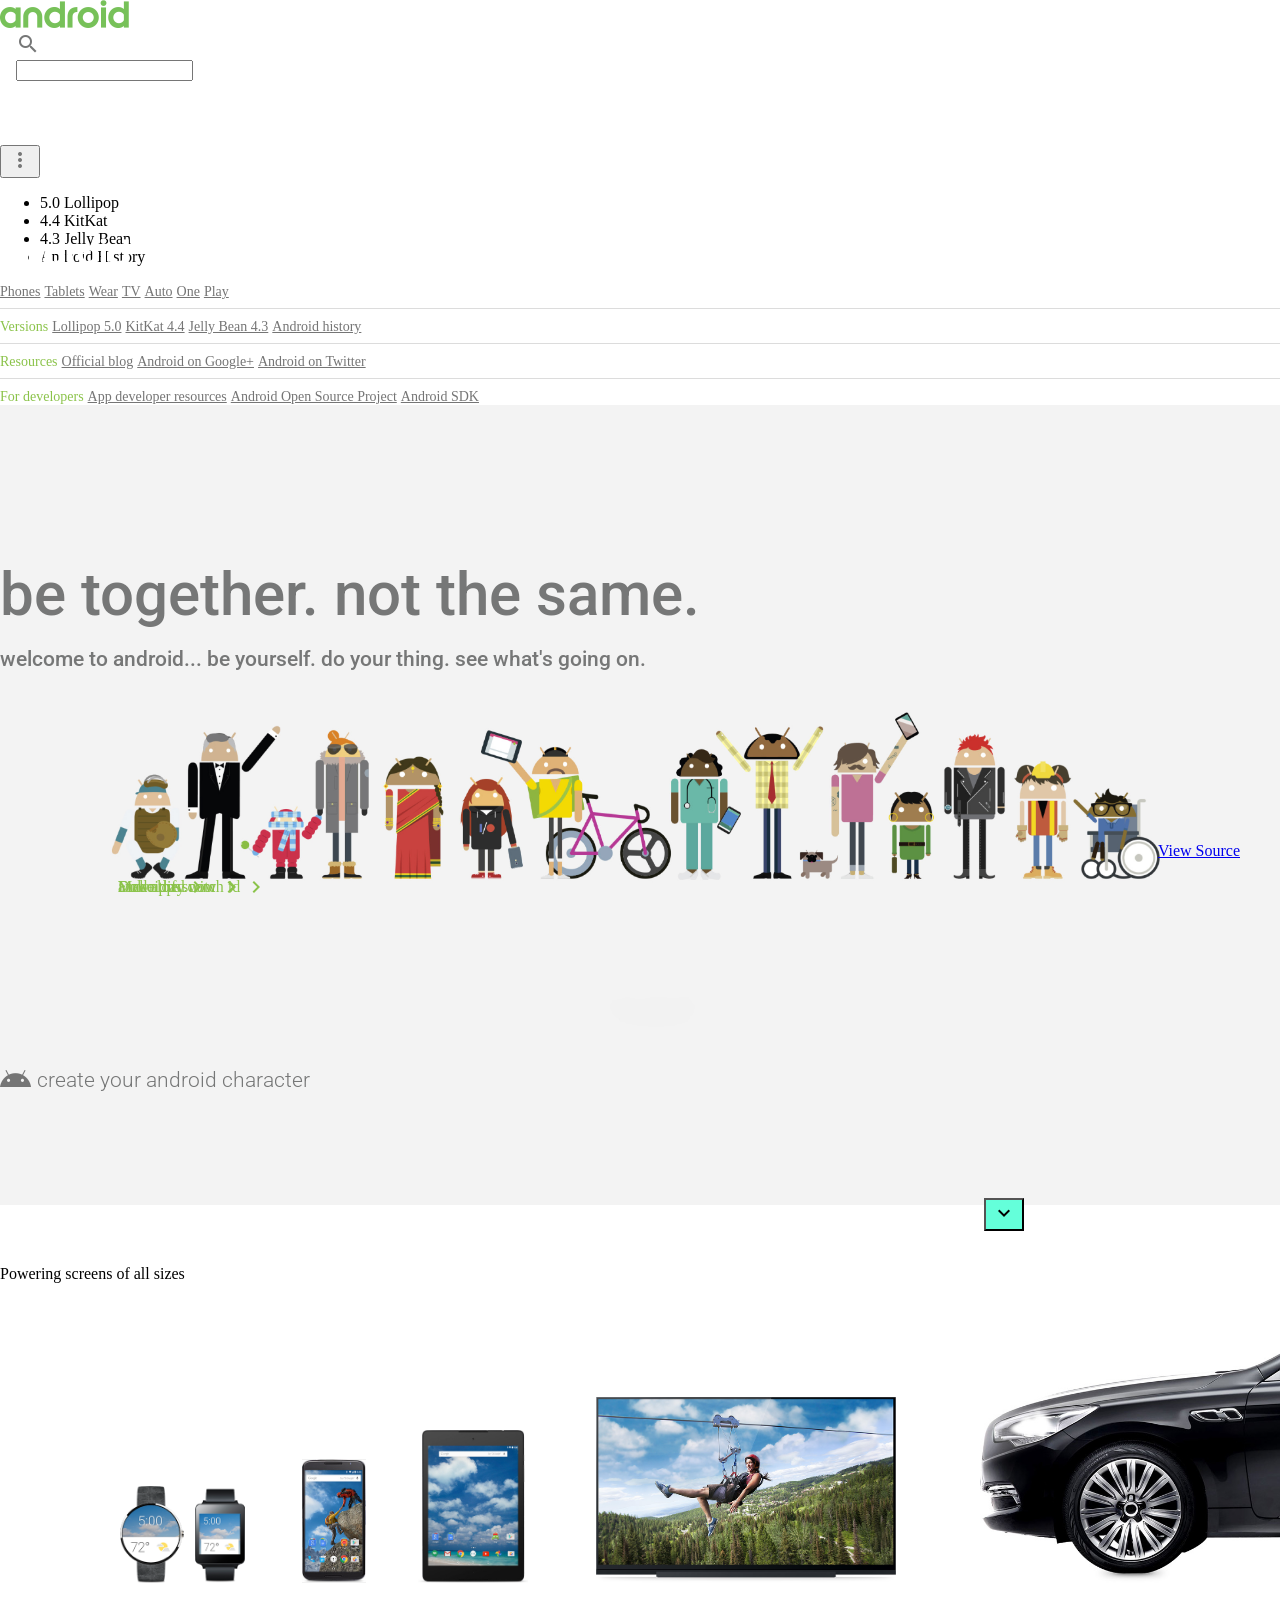
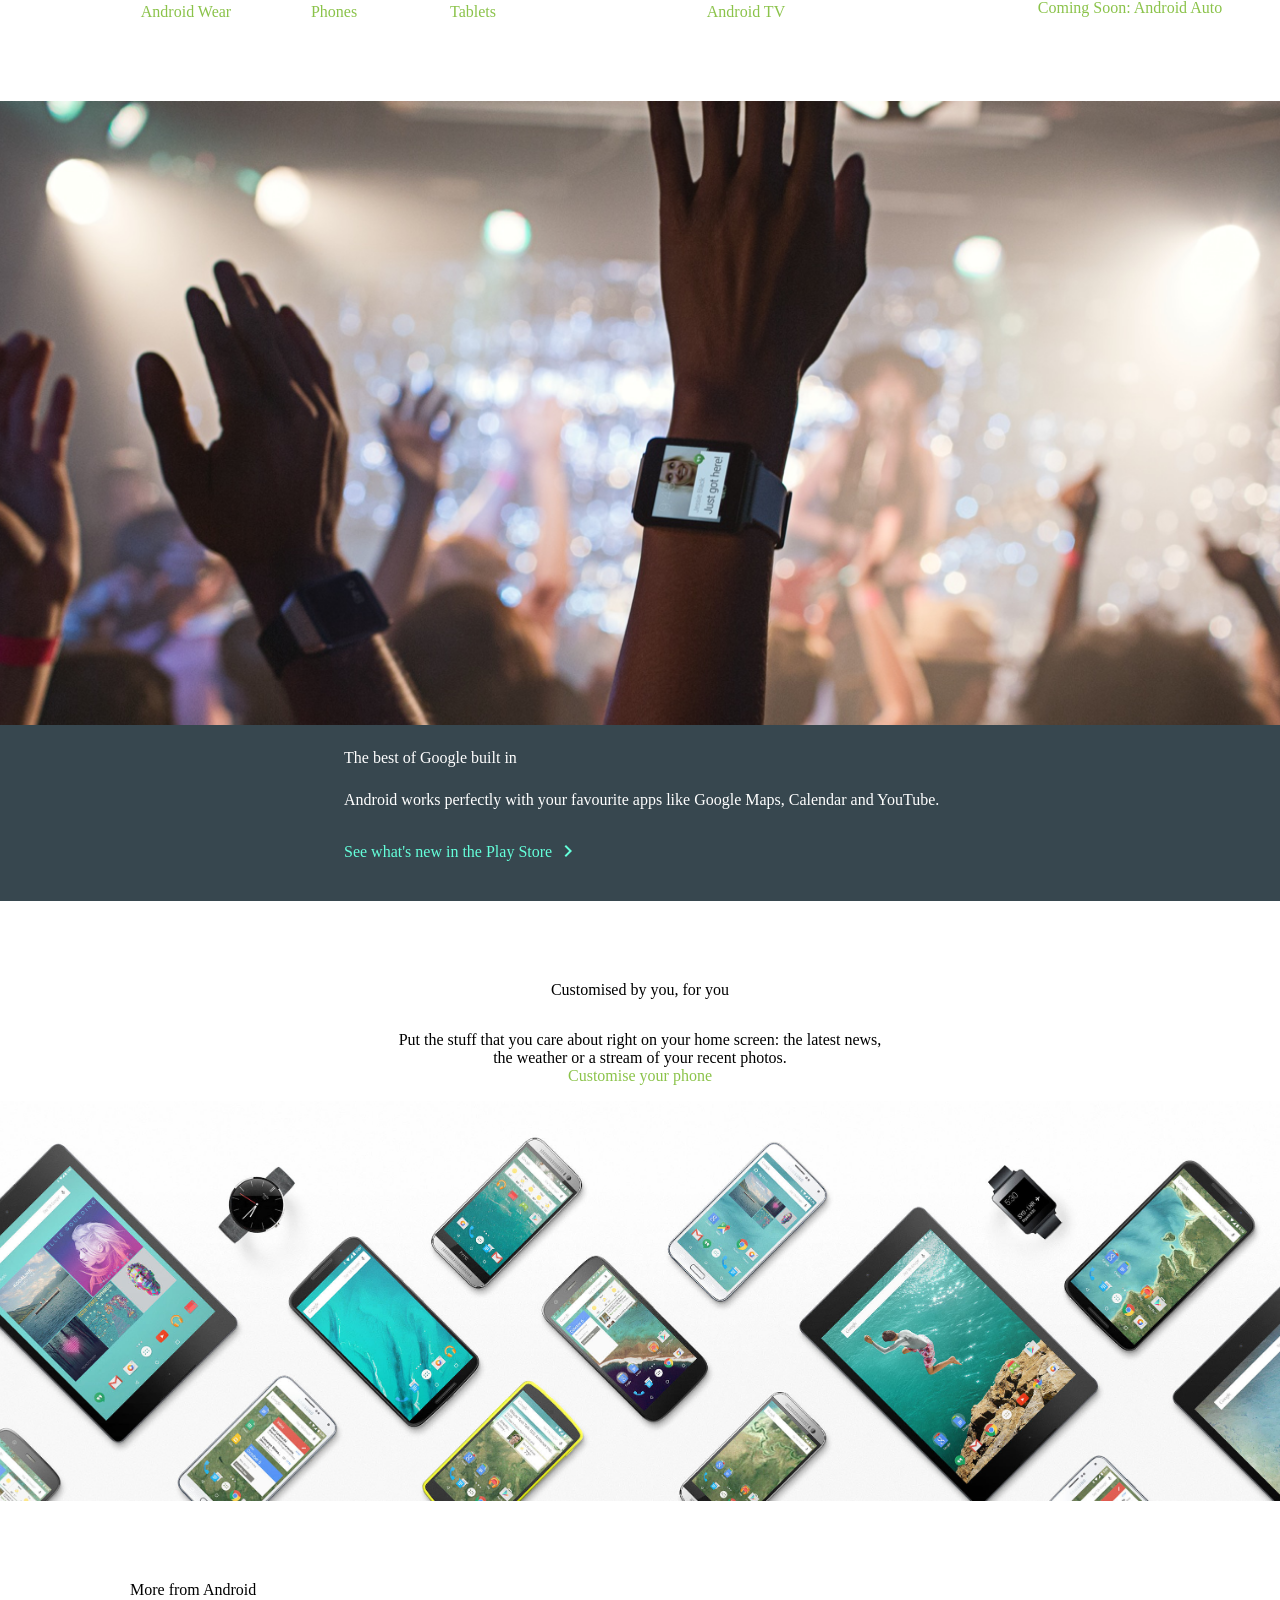
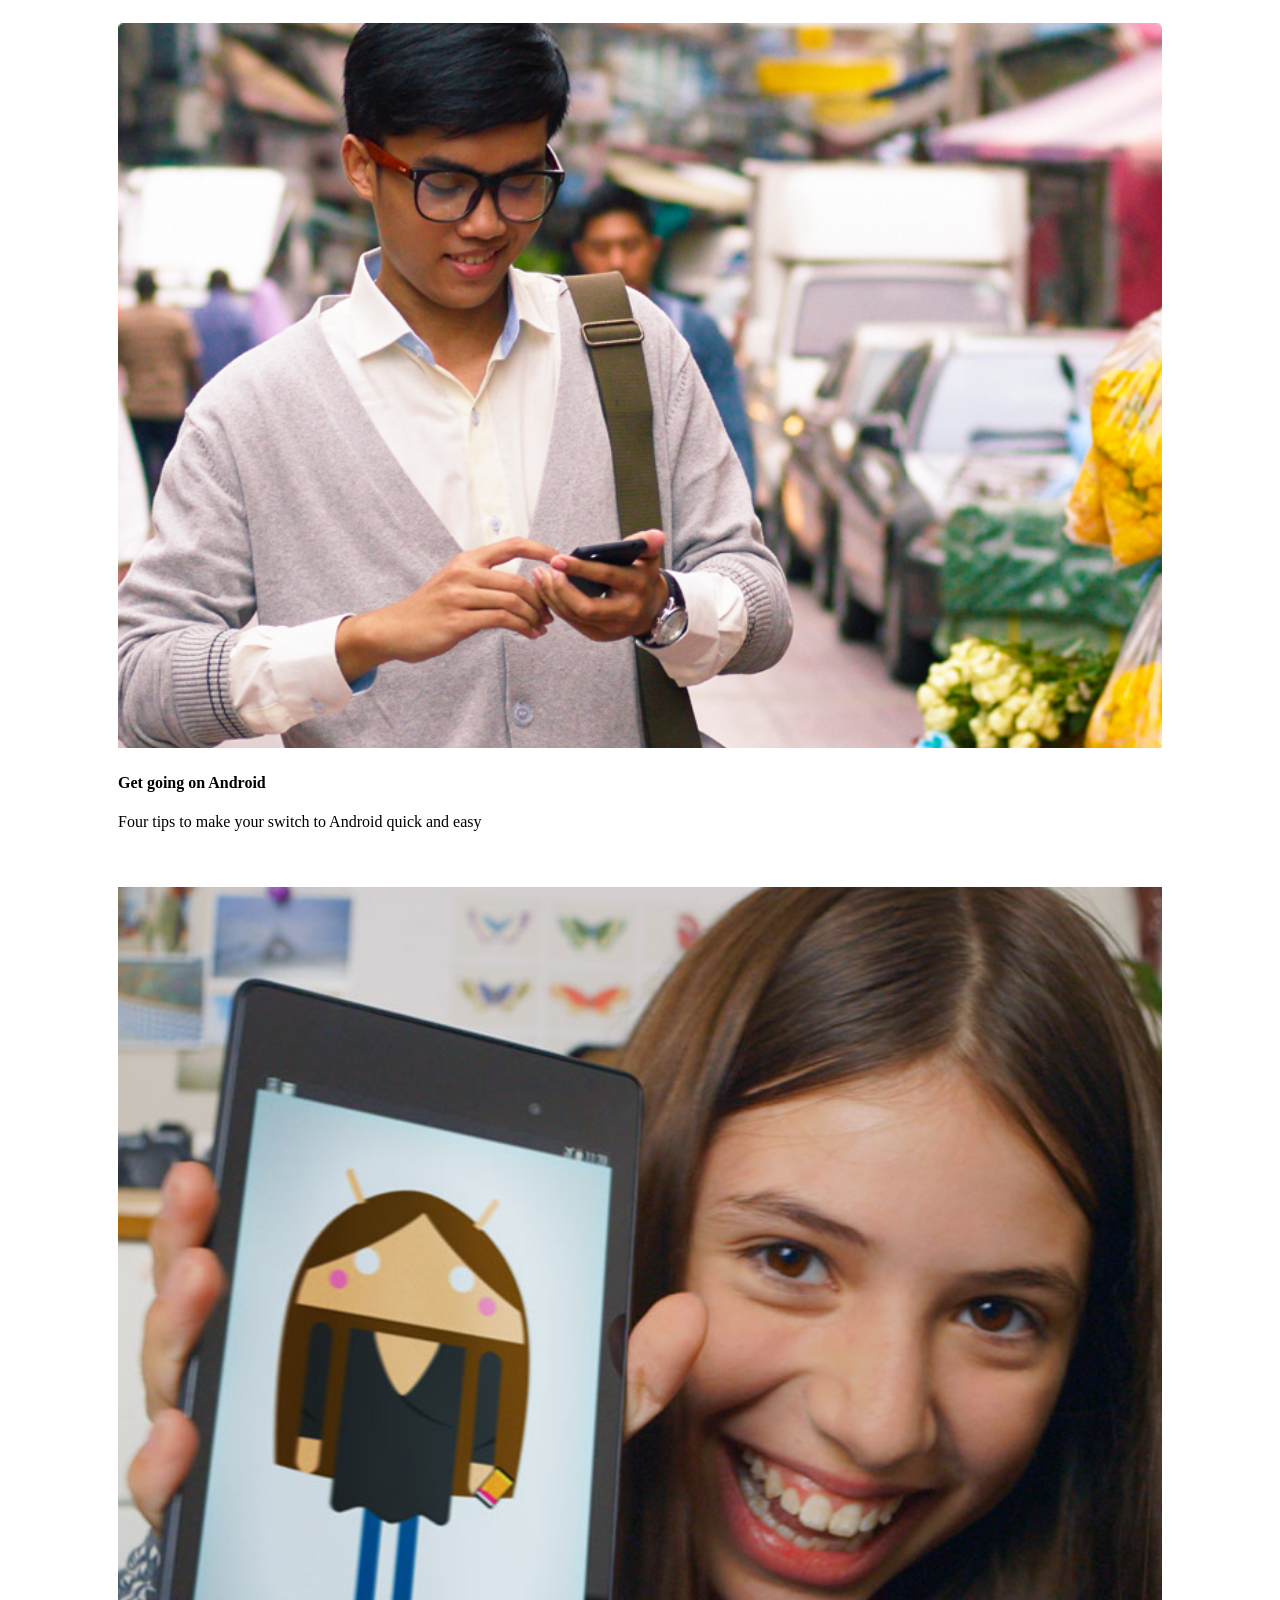
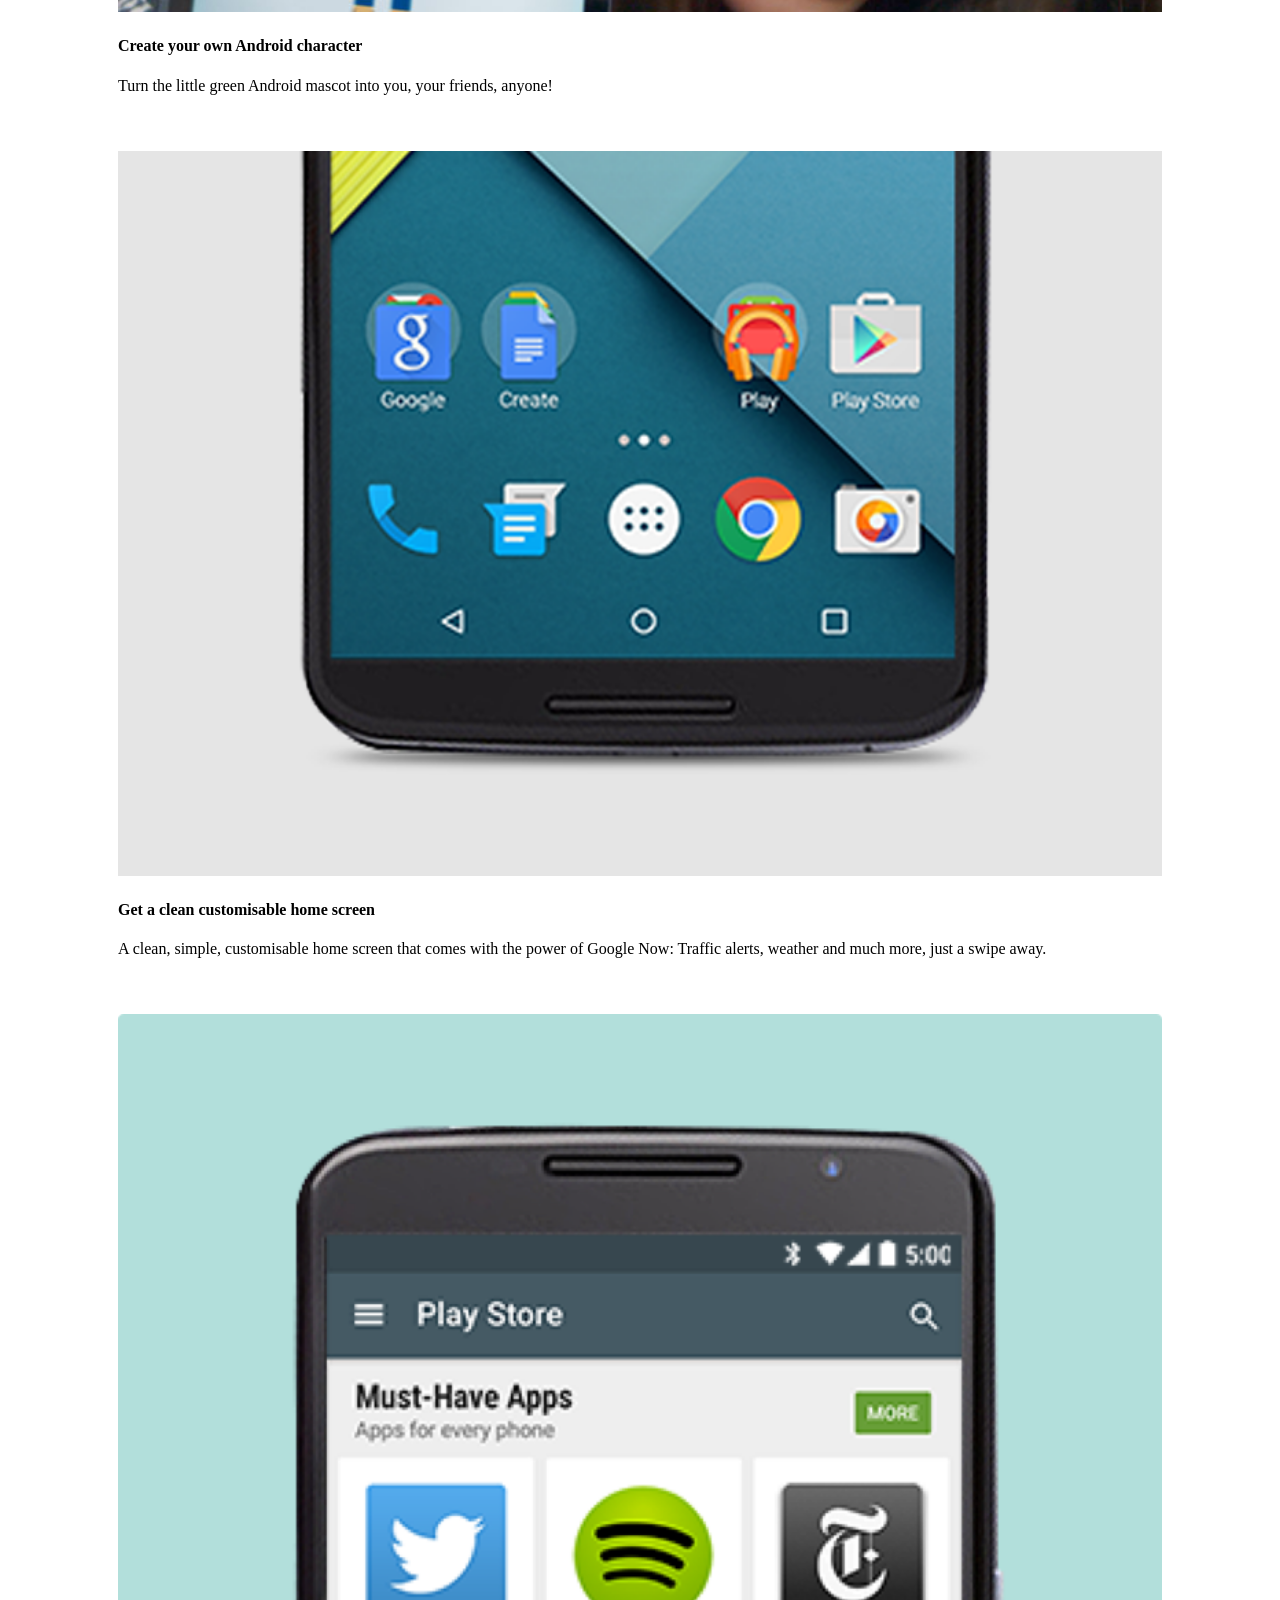
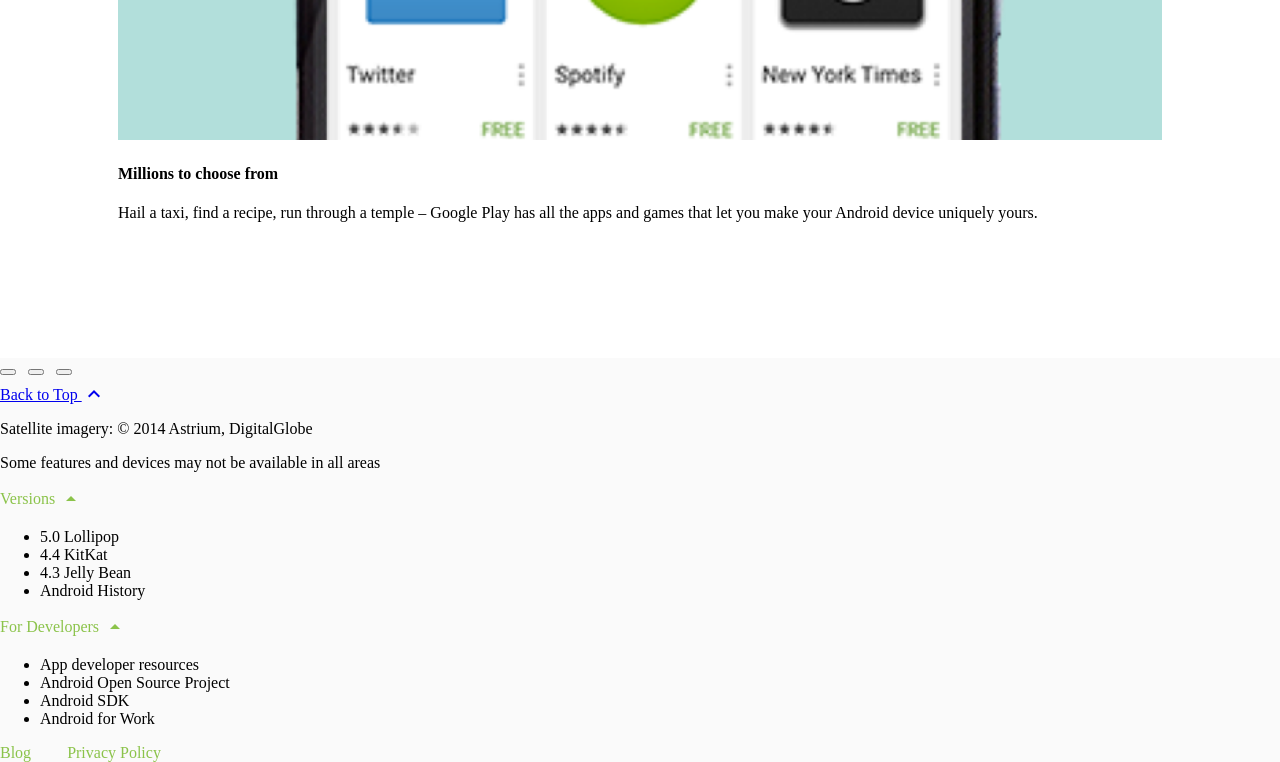
==== index.html @ 42f99184 "Add files via upload" ====
<!doctype html>
<!--
  Material Design Lite
  Copyright 2015 Google Inc. All rights reserved.

  Licensed under the Apache License, Version 2.0 (the "License");
  you may not use this file except in compliance with the License.
  You may obtain a copy of the License at

      https://www.apache.org/licenses/LICENSE-2.0

  Unless required by applicable law or agreed to in writing, software
  distributed under the License is distributed on an "AS IS" BASIS,
  WITHOUT WARRANTIES OR CONDITIONS OF ANY KIND, either express or implied.
  See the License for the specific language governing permissions and
  limitations under the License
-->

<html lang="en">
  <head>
<!-- Global site tag (gtag.js) - Google Analytics -->
<script async src="https://www.googletagmanager.com/gtag/js?id=UA-214407158-1"></script>
<script>
  window.dataLayer = window.dataLayer || [];
  function gtag(){dataLayer.push(arguments);}
  gtag('js', new Date());

  gtag('config', 'UA-214407158-1');
</script>
<!-- Google Tag Manager -->
<script>(function(w,d,s,l,i){w[l]=w[l]||[];w[l].push({'gtm.start':
  new Date().getTime(),event:'gtm.js'});var f=d.getElementsByTagName(s)[0],
  j=d.createElement(s),dl=l!='dataLayer'?'&l='+l:'';j.async=true;j.src=
  'https://www.googletagmanager.com/gtm.js?id='+i+dl;f.parentNode.insertBefore(j,f);
  })(window,document,'script','dataLayer','GTM-NCR3G93');</script>
  <!-- End Google Tag Manager -->

    <meta charset="utf-8">
    <meta http-equiv="X-UA-Compatible" content="IE=edge">
    <meta name="description" content="Introducing Lollipop, a sweet new take on Android.">
    <meta name="viewport" content="width=device-width, initial-scale=1.0, minimum-scale=1.0">
    <title>Android Desafio 2.0 - Jellyfish</title>

    <!-- Page styles -->
    <link rel="stylesheet" href="https://fonts.googleapis.com/css?family=Roboto:regular,bold,italic,thin,light,bolditalic,black,medium&amp;lang=en">
    <link rel="stylesheet" href="https://fonts.googleapis.com/icon?family=Material+Icons">
	<!--SUBSTITUINDO A STYLESHEET AUSENTE PELA CORRETA, CORRIGINDO O LAYOUT DO SITE:-->
	<link rel="stylesheet" href="https://code.getmdl.io/1.3.0/material.min.css">
    <link rel="stylesheet" href="styles.css">
    <style>
    #view-source {
      position: fixed;
      display: block;
      right: 0;
      bottom: 0;
      margin-right: 40px;
      margin-bottom: 40px;
      z-index: 900;
    }
    </style>
  </head>
  <body>

 <!-- Google Tag Manager (noscript) -->
<noscript><iframe src="https://www.googletagmanager.com/ns.html?id=GTM-NCR3G93"
  height="0" width="0" style="display:none;visibility:hidden"></iframe></noscript>
  <!-- End Google Tag Manager (noscript) -->

    <div class="mdl-layout mdl-js-layout mdl-layout--fixed-header">

      <div class="android-header mdl-layout__header mdl-layout__header--waterfall">
        <div class="mdl-layout__header-row">
          <span class="android-title mdl-layout-title">
            <img class="android-logo-image" src="images/android-logo.png">
          </span>
          <!-- Add spacer, to align navigation to the right in desktop -->
          <div class="android-header-spacer mdl-layout-spacer"></div>
          <div class="android-search-box mdl-textfield mdl-js-textfield mdl-textfield--expandable mdl-textfield--floating-label mdl-textfield--align-right mdl-textfield--full-width">
            <label class="mdl-button mdl-js-button mdl-button--icon" for="search-field">
              <i class="material-icons">search</i>
            </label>
            <div class="mdl-textfield__expandable-holder">
              <input class="mdl-textfield__input" type="text" id="search-field">
            </div>
          </div>
          <!-- Navigation -->
          <div class="android-navigation-container">
            <nav class="android-navigation mdl-navigation">
              <a class="mdl-navigation__link mdl-typography--text-uppercase" href="" target="_blank">Phone</a>
	            <a class="mdl-navigation__link mdl-typography--text-uppercase" href="" target="_blank">Tablets</a>
	            <a class="mdl-navigation__link mdl-typography--text-uppercase" href="" target="_blank">Wear</a>
	            <a class="mdl-navigation__link mdl-typography--text-uppercase" href="" target="_blank">TV</a>
	            <a class="mdl-navigation__link mdl-typography--text-uppercase" href="" target="_blank">Auto</a>
	            <a class="mdl-navigation__link mdl-typography--text-uppercase" href="" target="_blank">One</a>
	            <a class="mdl-navigation__link mdl-typography--text-uppercase" href="" target="_blank">Play</a>
            </nav>
          </div>
          <span class="android-mobile-title mdl-layout-title">
            <img class="android-logo-image" src="images/android-logo.png">
          </span>
          <a class="android-more-button mdl-navigation">
            <button class="android-more-button mdl-button mdl-js-button mdl-button--icon mdl-js-ripple-effect" id="more-button">
              <i class="material-icons">more_vert</i>
            </button>
          </a>
          <ul class="mdl-menu mdl-js-menu mdl-menu--bottom-right mdl-js-ripple-effect" for="more-button">
            <li class="mdl-menu__item">5.0 Lollipop</li>
            <li class="mdl-menu__item">4.4 KitKat</li>
            <li disabled class="mdl-menu__item">4.3 Jelly Bean</li>
            <li class="mdl-menu__item">Android History</li>
          </ul>
        </div>
      </div>

      <div class="android-drawer mdl-layout__drawer">
        <span class="mdl-layout-title">
          <img class="android-logo-image" src="images/android-logo-white.png">
        </span>
        <nav class="mdl-navigation">
          <a class="mdl-navigation__link" href="" target="_blank">Phones</a>
          <a class="mdl-navigation__link" href="" target="_blank">Tablets</a>
          <a class="mdl-navigation__link" href="" target="_blank">Wear</a>
          <a class="mdl-navigation__link" href="" target="_blank">TV</a>
          <a class="mdl-navigation__link" href="" target="_blank">Auto</a>
          <a class="mdl-navigation__link" href="" target="_blank">One</a>
          <a class="mdl-navigation__link" href="" target="_blank">Play</a>
          <div class="android-drawer-separator"></div>
          <span class="mdl-navigation__link" href="">Versions</span>
          <a class="mdl-navigation__link" href="">Lollipop 5.0</a>
          <a class="mdl-navigation__link" href="">KitKat 4.4</a>
          <a class="mdl-navigation__link" href="">Jelly Bean 4.3</a>
          <a class="mdl-navigation__link" href="">Android history</a>
          <div class="android-drawer-separator"></div>
          <span class="mdl-navigation__link" href="">Resources</span>
          <a class="mdl-navigation__link" href="">Official blog</a>
          <a class="mdl-navigation__link" href="">Android on Google+</a>
          <a class="mdl-navigation__link" href="">Android on Twitter</a>
          <div class="android-drawer-separator"></div>
          <span class="mdl-navigation__link" href="">For developers</span>
          <a class="mdl-navigation__link" href="">App developer resources</a>
          <a class="mdl-navigation__link" href="">Android Open Source Project</a>
          <a class="mdl-navigation__link" href="">Android SDK</a>
        </nav>
      </div>

      <div class="android-content mdl-layout__content">
        <a name="top"></a>
        <div class="android-be-together-section mdl-typography--text-center">
          <div class="logo-font android-slogan">be together. not the same.</div>
          <div class="logo-font android-sub-slogan">welcome to android... be yourself. do your thing. see what's going on.</div>
          <div class="logo-font android-create-character">
            <a href="" id="androidChar"><img src="images/andy.png"> create your android character</a>
          </div>

          <a class="green-button-down" href="#screens">
            <button class="android-fab mdl-button mdl-button--colored mdl-js-button mdl-button--fab mdl-js-ripple-effect" id="blueButtom">
              <i class="material-icons">expand_more</i>
            </button>
          </a>
        </div>
        <div class="android-screen-section mdl-typography--text-center">
          <a name="screens"></a>
          <div class="mdl-typography--display-1-color-contrast">Powering screens of all sizes</div>
          <div class="android-screens" produtos>
            <div class="android-wear android-screen">
              <a class="android-image-link" href="" target="_blank">
                <img class="android-screen-image" src="images/wear-silver-on.png" onclick="dataLayer.push({'tipo_botao':'produtos','marca_produto':'AndroidRelogio','valor_produto':'250,00','event':'disparo-personalizado'});">
                <img class="android-screen-image" src="images/wear-black-on.png" onclick="dataLayer.push({'tipo_botao':'produtos','marca_produto':'AndroidRelogio','valor_produto':'250,00','event':'disparo-personalizado'});">
              </a>
              <a class="android-link mdl-typography--font-regular mdl-typography--text-uppercase" href="" target="_blank" onclick="dataLayer.push({'tipo_botao':'produtos','marca_produto':'AndroidRelogio','valor_produto':'250,00','event':'disparo-personalizado'});">Android Wear</a>
            </div>
            <div class="android-phone android-screen">
              <a class="android-image-link" href="" target="_blank">
                <img class="android-screen-image" src="images/nexus6-on.jpg" onclick="dataLayer.push({'tipo_botao':'produtos','marca_produto':'AndroidPhone','valor_produto':'1200,00','event':'disparo-personalizado'});">
              </a>
              <a class="android-link mdl-typography--font-regular mdl-typography--text-uppercase" href="" target="_blank" onclick="dataLayer.push({'tipo_botao':'produtos','marca_produto':'AndroidPhone','valor_produto':'1200,00','event':'disparo-personalizado'});">Phones</a>
            </div>
            <div class="android-tablet android-screen">
              <a class="android-image-link" href="" target="_blank">
                <img class="android-screen-image" src="images/nexus9-on.jpg" onclick="dataLayer.push({'tipo_botao':'produtos','marca_produto':'AndroidTablet','valor_produto':'700,00','event':'disparo-personalizado'});">
              </a>
              <a class="android-link mdl-typography--font-regular mdl-typography--text-uppercase" href="" target="_blank" onclick="dataLayer.push({'tipo_botao':'produtos','marca_produto':'AndroidTablet','valor_produto':'700,00','event':'disparo-personalizado'});">Tablets</a>
            </div>
            <div class="android-tv android-screen">
              <a class="android-image-link" href="" target="_blank">
                <img class="android-screen-image" src="images/tv-on.jpg" onclick="dataLayer.push({'tipo_botao':'produtos','marca_produto':'AndroidTV','valor_produto':'1500,00','event':'disparo-personalizado'});">
              </a>
              <a class="android-link mdl-typography--font-regular mdl-typography--text-uppercase" href="" target="_blank" onclick="dataLayer.push({'tipo_botao':'produtos','marca_produto':'AndroidTV','valor_produto':'1500,00','event':'disparo-personalizado'});">Android TV</a>
            </div>
            <div class="android-auto android-screen">
              <a class="android-image-link" href="" target="_blank">
                <img class="android-screen-image" src="images/auto-on.jpg" onclick="dataLayer.push({'tipo_botao':'produtos','marca_produto':'AndroidAuto','valor_produto':'30000,00','event':'disparo-personalizado'});">
              </a>
              <a class="android-link mdl-typography--font-regular mdl-typography--text-uppercase mdl-typography--text-left" href="" target="_blank" onclick="dataLayer.push({'tipo_botao':'produtos','marca_produto':'AndroidAuto','valor_produto':'30000,00','event':'disparo-personalizado'});">Coming Soon: Android Auto</a>
            </div>
          </div>
        </div>
        <div class="android-wear-section">
          <div class="android-wear-band">
            <div class="android-wear-band-text">
              <div class="mdl-typography--display-2 mdl-typography--font-thin">The best of Google built in</div>
              <p class="mdl-typography--headline mdl-typography--font-thin">
                Android works perfectly with your favourite apps like Google Maps,
                Calendar and YouTube.
              </p>
              <p>
                <a class="mdl-typography--font-regular mdl-typography--text-uppercase android-alt-link" href="">
                  See what's new in the Play Store&nbsp;<i class="material-icons">chevron_right</i>
                </a>
              </p>
            </div>
          </div>
        </div>
        <div class="android-customized-section">
          <div class="android-customized-section-text">
            <div class="mdl-typography--font-light mdl-typography--display-1-color-contrast">Customised by you, for you</div>
            <p class="mdl-typography--font-light">
              Put the stuff that you care about right on your home screen: the latest news, the weather or a stream of your recent photos.
              <br>
              <a href=""id="customisar" class="android-link mdl-typography--font-light">Customise your phone</a>
            </p>
          </div>
          <div class="android-customized-section-image"></div>
        </div>
        <div class="android-more-section">
          <div class="android-section-title mdl-typography--display-1-color-contrast">More from Android</div>
          <div class="android-card-container mdl-grid">
            <div class="mdl-cell mdl-cell--3-col mdl-cell--4-col-tablet mdl-cell--4-col-phone mdl-card mdl-shadow--3dp">
              <div class="mdl-card__media">
                <img src="images/more-from-1.png">
              </div>
              <div class="mdl-card__title">
                 <h4 class="mdl-card__title-text">Get going on Android</h4>
              </div>
              <div class="mdl-card__supporting-text">
                <span class="mdl-typography--font-light mdl-typography--subhead">Four tips to make your switch to Android quick and easy</span>
              </div>
              <div class="mdl-card__actions">
                 <a id="maketheswitch" class="android-link mdl-button mdl-js-button mdl-typography--text-uppercase" href="">
                   Make the switch id
                   <i class="material-icons">chevron_right</i>
                 </a>
              </div>
            </div>

            <div class="mdl-cell mdl-cell--3-col mdl-cell--4-col-tablet mdl-cell--4-col-phone mdl-card mdl-shadow--3dp">
              <div class="mdl-card__media">
                <img src="images/more-from-4.png">
              </div>
              <div class="mdl-card__title">
                 <h4 class="mdl-card__title-text">Create your own Android character</h4>
              </div>
              <div class="mdl-card__supporting-text">
                <span class="mdl-typography--font-light mdl-typography--subhead">Turn the little green Android mascot into you, your friends, anyone!</span>
              </div>
              <div class="mdl-card__actions">
                 <a class="android-link mdl-button mdl-js-button mdl-typography--text-uppercase" href="">
                   androidify.com
                   <i class="material-icons">chevron_right</i>
                 </a>
              </div>
            </div>

            <div class="mdl-cell mdl-cell--3-col mdl-cell--4-col-tablet mdl-cell--4-col-phone mdl-card mdl-shadow--3dp">
              <div class="mdl-card__media">
                <img src="images/more-from-2.png">
              </div>
              <div class="mdl-card__title">
                 <h4 class="mdl-card__title-text">Get a clean customisable home screen</h4>
              </div>
              <div class="mdl-card__supporting-text">
                <span class="mdl-typography--font-light mdl-typography--subhead">A clean, simple, customisable home screen that comes with the power of Google Now: Traffic alerts, weather and much more, just a swipe away.</span>
              </div>
              <div class="mdl-card__actions">
                 <a class="android-link mdl-button mdl-js-button mdl-typography--text-uppercase" href="">
                   Download now
                   <i class="material-icons">chevron_right</i>
                 </a>
              </div>
            </div>

            <div class="mdl-cell mdl-cell--3-col mdl-cell--4-col-tablet mdl-cell--4-col-phone mdl-card mdl-shadow--3dp">
              <div class="mdl-card__media">
                <img src="images/more-from-3.png">
              </div>
              <div class="mdl-card__title">
                 <h4 class="mdl-card__title-text">Millions to choose from</h4>
              </div>
              <div class="mdl-card__supporting-text">
                <span class="mdl-typography--font-light mdl-typography--subhead">Hail a taxi, find a recipe, run through a temple – Google Play has all the apps and games that let you make your Android device uniquely yours.</span>
              </div>
              <div class="mdl-card__actions">
                 <a class="android-link mdl-button mdl-js-button mdl-typography--text-uppercase" href="">
                   Find apps
                   <i class="material-icons">chevron_right</i>
                 </a>
              </div>
            </div>
          </div>
        </div>

        <footer class="android-footer mdl-mega-footer">
          <div class="mdl-mega-footer--top-section">
            <div class="mdl-mega-footer--left-section">
              <button class="mdl-mega-footer--social-btn"></button>
              &nbsp;
              <button class="mdl-mega-footer--social-btn"></button>
              &nbsp;
              <button class="mdl-mega-footer--social-btn"></button>
            </div>
            <div class="mdl-mega-footer--right-section">
              <a class="mdl-typography--font-light" id="topo" href="#top">
                Back to Top
                <i class="material-icons">expand_less</i>
              </a>
            </div>
          </div>

          <div class="mdl-mega-footer--middle-section">
            <p class="mdl-typography--font-light">Satellite imagery: © 2014 Astrium, DigitalGlobe</p>
            <p class="mdl-typography--font-light">Some features and devices may not be available in all areas</p>
          </div>

          <div class="mdl-mega-footer--bottom-section">
            <a class="android-link android-link-menu mdl-typography--font-light" id="version-dropdown">
              Versions
              <i class="material-icons">arrow_drop_up</i>
            </a>
            <ul class="mdl-menu mdl-js-menu mdl-menu--top-left mdl-js-ripple-effect" for="version-dropdown">
              <li class="mdl-menu__item">5.0 Lollipop</li>
              <li class="mdl-menu__item">4.4 KitKat</li>
              <li class="mdl-menu__item">4.3 Jelly Bean</li>
              <li class="mdl-menu__item">Android History</li>
            </ul>
            <a class="android-link android-link-menu mdl-typography--font-light" id="developers-dropdown">
              For Developers
              <i class="material-icons">arrow_drop_up</i>
            </a>
            <ul class="mdl-menu mdl-js-menu mdl-menu--top-left mdl-js-ripple-effect" for="developers-dropdown">
              <li class="mdl-menu__item">App developer resources</li>
              <li class="mdl-menu__item">Android Open Source Project</li>
              <li class="mdl-menu__item">Android SDK</li>
              <li class="mdl-menu__item">Android for Work</li>
            </ul>
            <a class="android-link mdl-typography--font-light" id="blog" href="">Blog</a>
            <a class="android-link mdl-typography--font-light" id="privacyPolicy" href="">Privacy Policy</a>
          </div>

        </footer>
      </div>
    </div>

    <!--SUBSTITUINDO A REFERÊNCIA DO BOTÃO VIEW SOURCE:-->
    <a href="https://github.com/pcbenachio/Desafio2.0/tree/master/templates/android-dot-com" target="_blank" id="view-source" class="mdl-button mdl-js-button mdl-button--raised mdl-js-ripple-effect mdl-color--accent mdl-color-text--accent-contrast" teste>View Source</a>
    <script src="newheader.js"></script>
    <script src="rodape.js"></script>
    <script src="meioBeTogether.js"></script>
    <script src="meioScreens.js"></script>
    <script src="meioFinal.js"></script>

  </body>
</html>
---- styles.css ----
/**
 * Copyright 2015 Google Inc. All Rights Reserved.
 *
 * Licensed under the Apache License, Version 2.0 (the "License");
 * you may not use this file except in compliance with the License.
 * You may obtain a copy of the License at
 *
 *      http://www.apache.org/licenses/LICENSE-2.0
 *
 * Unless required by applicable law or agreed to in writing, software
 * distributed under the License is distributed on an "AS IS" BASIS,
 * WITHOUT WARRANTIES OR CONDITIONS OF ANY KIND, either express or implied.
 * See the License for the specific language governing permissions and
 * limitations under the License.
 */

body {
  margin: 0;
}

/* Disable ugly boxes around images in IE10 */
a img{
  border: 0px;
}

::-moz-selection {
  background-color: #6ab344;
  color: #fff;
}

::selection {
  background-color: #6ab344;
  color: #fff;
}

.android-search-box .mdl-textfield__input {
  color: rgba(0, 0, 0, 0.87);
}

.android-header .mdl-menu__container {
  z-index: 50;
  margin: 0 !important;
}


.mdl-textfield--expandable {
  width: auto;
}

.android-fab {
  position: absolute;
  right: 20%;
  bottom: -26px;
  z-index: 3;
  background: #64ffda !important;
  color: black !important;
}

.android-mobile-title {
  display: none !important;
}


.android-logo-image {
  height: 28px;
  width: 140px;
}


.android-header {
  overflow: visible;
  background-color: white;
}

  .android-header .material-icons {
    color: #767777 !important;
  }

  .android-header .mdl-layout__drawer-button {
    background: transparent;
    color: #767777;
  }

  .android-header .mdl-navigation__link {
    color: #757575;
    font-weight: 700;
    font-size: 14px;
  }

  .android-navigation-container {
    /* Simple hack to make the overflow happen to the left instead... */
    direction: rtl;
    order: 1;
    width: 500px;
    transition: opacity 0.2s cubic-bezier(0.4, 0, 0.2, 1),
        width 0.2s cubic-bezier(0.4, 0, 0.2, 1);
  }

  .android-navigation {
    /* ... and now make sure the content is actually LTR */
    direction: ltr;
    justify-content: flex-end;
    width: 800px;
  }

  .android-search-box.is-focused + .android-navigation-container {
    opacity: 0;
    width: 100px;
  }


  .android-navigation .mdl-navigation__link {
    display: inline-block;
    height: 60px;
    line-height: 68px;
    background-color: transparent !important;
    border-bottom: 4px solid transparent;
  }

    .android-navigation .mdl-navigation__link:hover {
      border-bottom: 4px solid #8bc34a;
    }

  .android-search-box {
    order: 2;
    margin-left: 16px;
    margin-right: 16px;
  }

  .android-more-button {
    order: 3;
  }


.android-drawer {
  border-right: none;
}

  .android-drawer-separator {
    height: 1px;
    background-color: #dcdcdc;
    margin: 8px 0;
  }

  .android-drawer .mdl-navigation__link.mdl-navigation__link {
    font-size: 14px;
    color: #757575;
  }

  .android-drawer span.mdl-navigation__link.mdl-navigation__link {
    color: #8bc34a;
  }

  .android-drawer .mdl-layout-title {
    position: relative;
    background: #6ab344;
    height: 160px;
  }

    .android-drawer .android-logo-image {
      position: absolute;
      bottom: 16px;
    }

.android-be-together-section {
  position: relative;
  height: 800px;
  width: auto;
  background-color: #f3f3f3;
  background: url('images/slide01.jpg') center 30% no-repeat;
  background-size: cover;
}

.logo-font {
  font-family: 'Roboto', 'Helvetica', 'Arial', sans-serif;
  line-height: 1;
  color: #767777;
  font-weight: 500;
}

.android-slogan {
  font-size: 60px;
  padding-top: 160px;
}

.android-sub-slogan {
  font-size: 21px;
  padding-top: 24px;
}

.android-create-character {
  font-size: 21px;
  padding-top: 400px;
}

  .android-create-character a {
    text-decoration: none;
    color: #767777;
    font-weight: 300;
  }

.android-screen-section {
  position: relative;
  padding-top: 60px;
  padding-bottom: 80px;
}

.android-screens {
  text-align: right;
  width: 100%;
  white-space: nowrap;
  overflow-x: auto;
}

.android-screen {
  text-align: center;
}

.android-screen .android-link {
  margin-top: 16px;
  display: block;
  z-index: 2;
}

.android-image-link {
  text-decoration: none;
}

.android-wear {
  display: inline-block;
  width: 160px;
  margin-right: 32px;
}

  .android-wear .android-screen-image {
    width: 40%;
    z-index: 1;
  }


.android-phone {
  display: inline-block;
  width: 64px;
  margin-right: 48px;
}

  .android-phone .android-screen-image {
    width: 100%;
    z-index: 1;
  }


.android-tablet {
  display: inline-block;
  width: 110px;
  margin-right: 64px;
}

  .android-tablet .android-screen-image {
    width: 100%;
    z-index: 1;
  }

  .android-tablet .android-link {
    display: block;
    z-index: 2;
  }


.android-tv {
  display: inline-block;
  width: 300px;
  margin-right: 80px;
}

  .android-tv .android-screen-image {
    width: 100%;
    z-index: 1;
  }


.android-auto {
  display: inline-block;
  width: 300px;
  overflow: hidden;
}

  .android-auto .android-screen-image {
    display: block;
    height: 300px;
    z-index: 1;
  }


.android-wear-section {
  position: relative;
  background: url('images/wear.png') center top no-repeat;
  background-size: cover;
  height: 800px;
}

.android-wear-band {
  position: absolute;
  bottom: 0;
  width: 100%;
  text-align: center;
  background-color: #37474f;
}

.android-wear-band-text {
  max-width: 800px;
  margin-left: 25%;
  padding: 24px;
  text-align: left;
  color: white;
}

  .android-wear-band-text p {
    padding-top: 8px;
  }

.android-link {
  text-decoration: none;
  color: #8bc34a !important;
}

  .android-link:hover {
    color: #7cb342 !important;
  }

  .android-link .material-icons {
    position: relative;
    top: -1px;
    vertical-align: middle;
  }

.android-alt-link {
  text-decoration: none;
  color: #64ffda !important;
  font-size: 16px;
}

  .android-alt-link:hover {
    color: #00bfa5 !important;
  }

  .android-alt-link .material-icons {
    position: relative;
    top: 6px;
  }

.android-customized-section {
  text-align: center;
}

.android-customized-section-text {
  max-width: 500px;
  margin-left: auto;
  margin-right: auto;
  padding: 80px 16px 0 16px;
}

  .android-customized-section-text p {
    padding-top: 16px;
  }

.android-customized-section-image {
  background: url('images/devices.jpg') center top no-repeat;
  background-size: cover;
  height: 400px;
}

.android-more-section {
  padding: 80px 0;
  max-width: 1044px;
  margin-left: auto;
  margin-right: auto;
}

  .android-more-section .android-section-title {
    margin-left: 12px;
    padding-bottom: 24px;
  }

.android-card-container {
}

  .android-card-container .mdl-card__media {
    overflow: hidden;
    background: transparent;
  }

    .android-card-container .mdl-card__media img {
      width: 100%;
    }

  .android-card-container .mdl-card__title {
    background: transparent;
    height: auto;
  }

  .android-card-container .mdl-card__title-text {
    color: black;
    height: auto;
  }

  .android-card-container .mdl-card__supporting-text {
    height: auto;
    color: black;
    padding-bottom: 56px;
  }

  .android-card-container .mdl-card__actions {
    position: absolute;
    bottom: 0;
  }

  .android-card-container .mdl-card__actions a {
    border-top: none;
    font-size: 16px;
  }

.android-footer {
  background-color: #fafafa;
  position: relative;
}

  .android-footer a:hover {
    color: #8bc34a;
  }

  .android-footer .mdl-mega-footer--top-section::after {
    border-bottom: none;
  }

  .android-footer .mdl-mega-footer--middle-section::after {
    border-bottom: none;
  }

  .android-footer .mdl-mega-footer--bottom-section {
    position: relative;
  }

  .android-footer .mdl-mega-footer--bottom-section a {
    margin-right: 2em;
  }

  .android-footer .mdl-mega-footer--right-section a .material-icons {
    position: relative;
    top: 6px;
  }


.android-link-menu:hover {
  cursor: pointer;
}


/**** Mobile layout ****/
@media (max-width: 900px) {
  .android-navigation-container {
    display: none;
  }

  .android-title {
    display: none !important;
  }

  .android-mobile-title {
    display: block !important;
    position: absolute;
    left: calc(50% - 70px);
    top: 12px;
    transition: opacity 0.2s cubic-bezier(0.4, 0, 0.2, 1);
  }

  /* WebViews in iOS 9 break the "~" operator, and WebViews in OS X 10.10 break
     consecutive "+" operators in some cases. Therefore, we need to use both
     here to cover all the bases. */
  .android.android-search-box.is-focused ~ .android-mobile-title,
  .android-search-box.is-focused + .android-navigation-container + .android-mobile-title {
    opacity: 0;
  }

  .android-more-button {
    display: none;
  }

  .android-search-box.is-focused {
    width: calc(100% - 48px);
  }

  .android-search-box .mdl-textfield__expandable-holder {
    width: 100%;
  }

  .android-be-together-section {
    height: 350px;
  }

  .android-slogan {
    font-size: 26px;
    margin: 0 16px;
    padding-top: 24px;
  }

  .android-sub-slogan {
    font-size: 16px;
    margin: 0 16px;
    padding-top: 8px;
  }

  .android-create-character {
    padding-top: 200px;
    font-size: 16px;
  }

  .android-create-character img {
    height: 12px;
  }

  .android-fab {
    display: none;
  }

  .android-wear-band-text {
    margin-left: 0;
    padding: 16px;
  }

  .android-footer .mdl-mega-footer--bottom-section {
    display: none;
  }
}
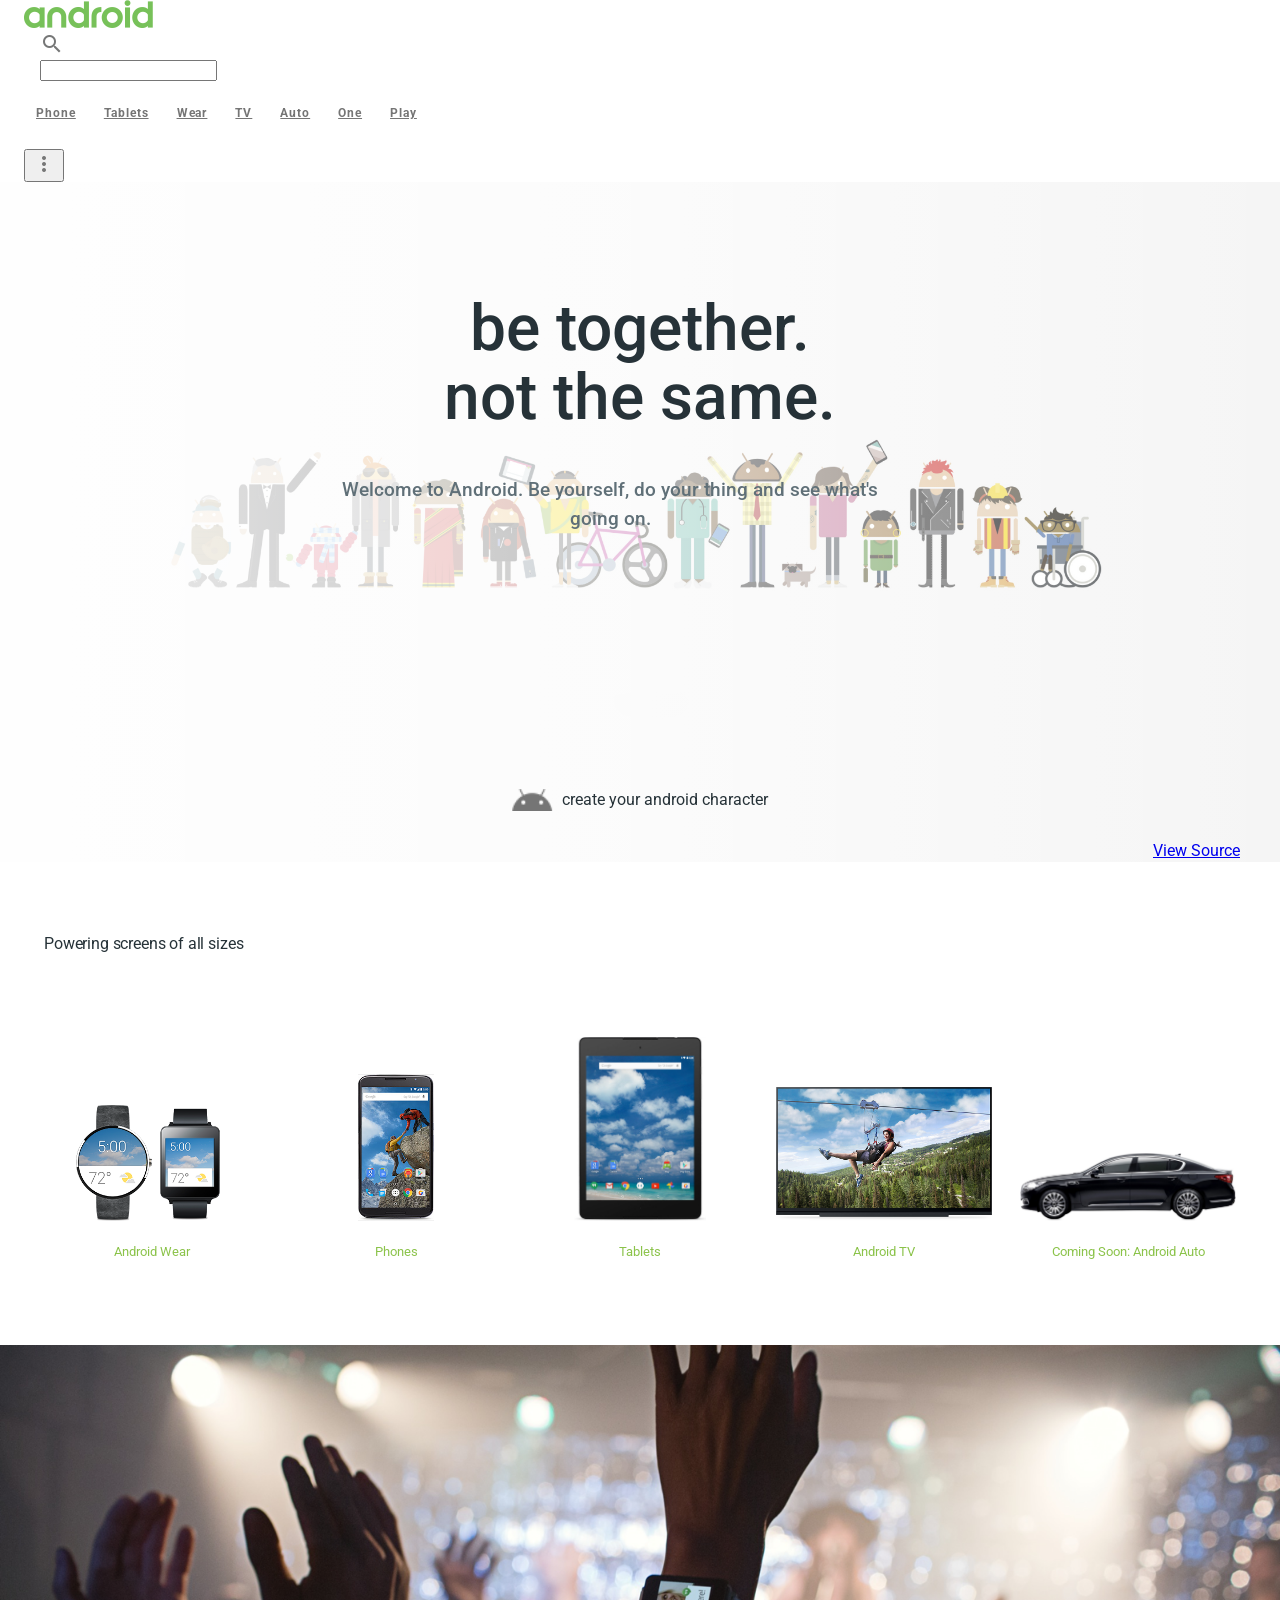
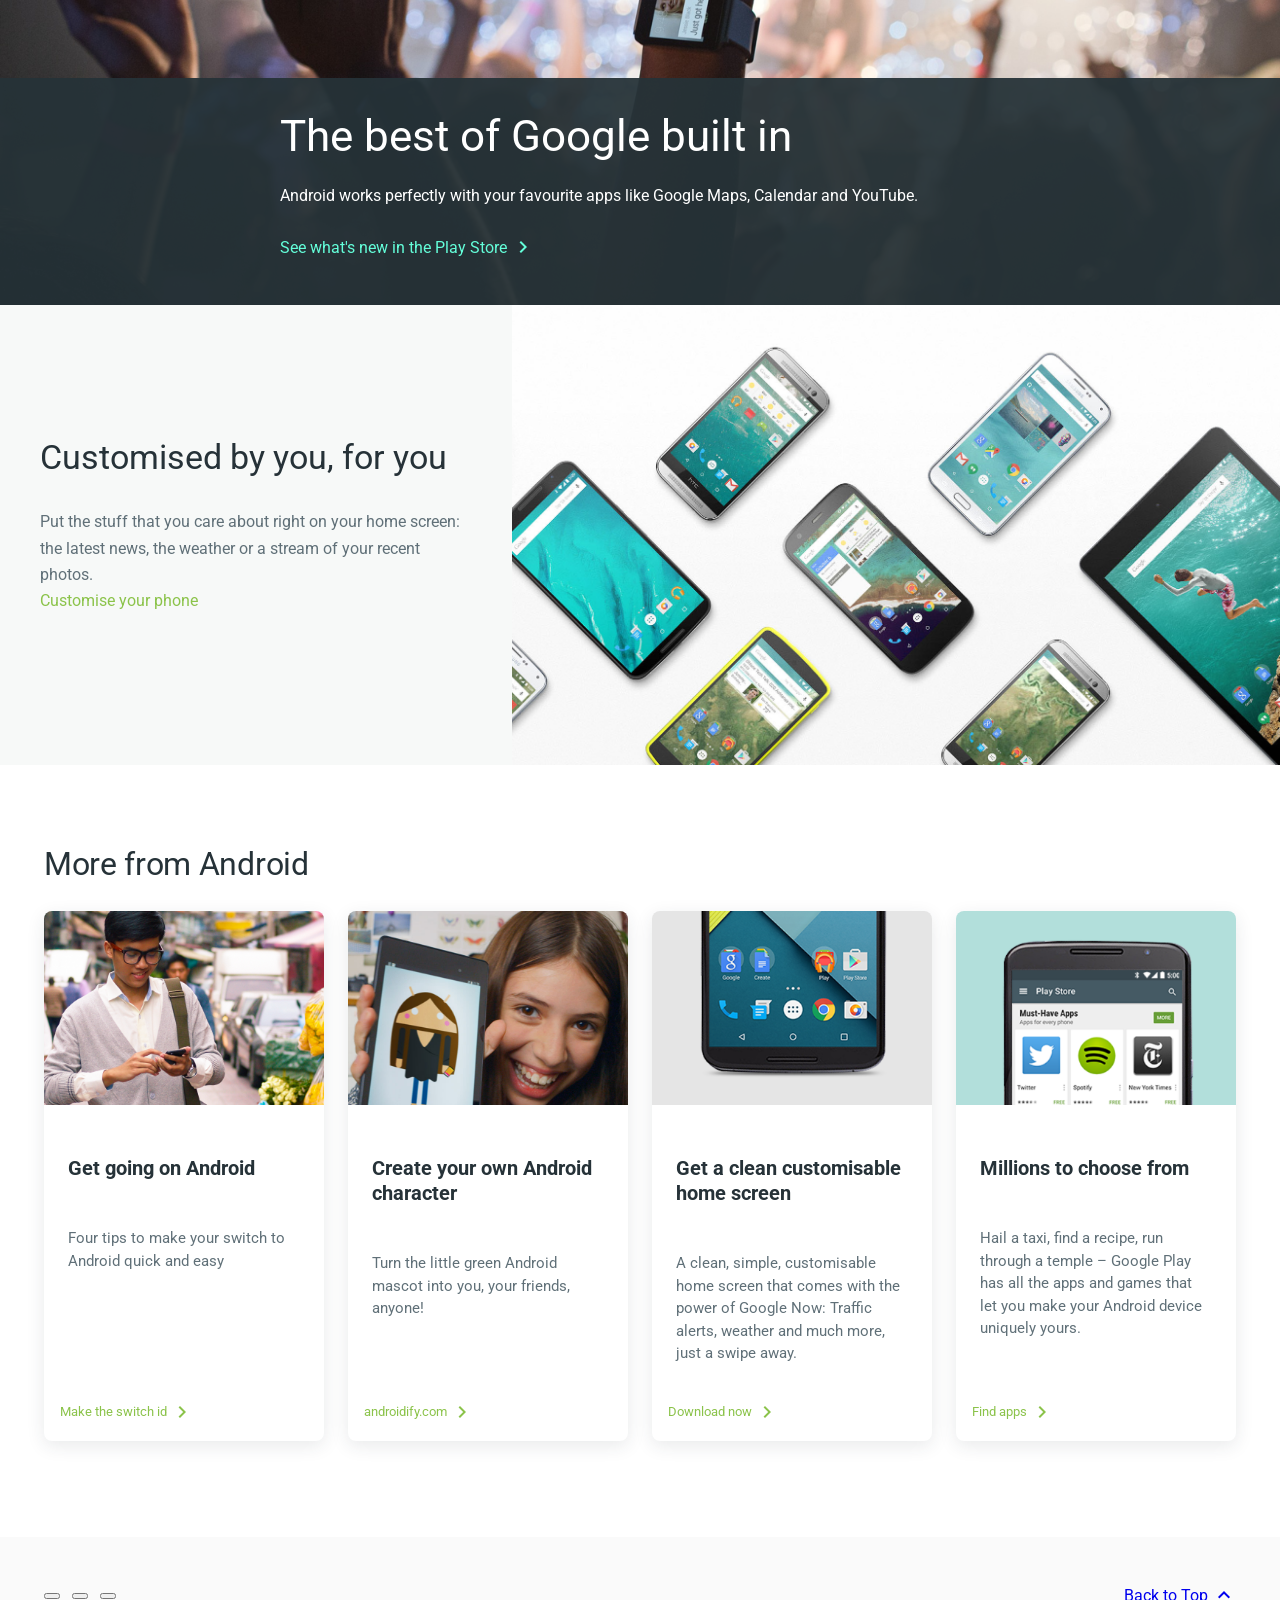
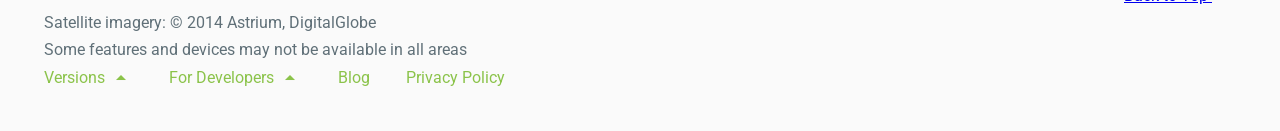
==== commit 8db80c7c: "modernize site layout Improve hero alignment, responsive spacing, device grid, cards, and footer whi" ====
--- a/index.html
+++ b/index.html
@@ -15,24 +15,25 @@
   See the License for the specific language governing permissions and
   limitations under the License
 -->
-
 <html lang="en">
-  <head>
+<head>
+<!-- Google Optimize Snippet -->
+<script src="https://www.googleoptimize.com/optimize.js?id=OPT-NR2CGPM"></script>
 <!-- Global site tag (gtag.js) - Google Analytics -->
-<script async src="https://www.googletagmanager.com/gtag/js?id=UA-214407158-1"></script>
+<script async src="https://www.googletagmanager.com/gtag/js?id=G-MV3BCRLEPL"></script>
 <script>
   window.dataLayer = window.dataLayer || [];
   function gtag(){dataLayer.push(arguments);}
   gtag('js', new Date());
 
-  gtag('config', 'UA-214407158-1');
+  gtag('config', 'G-MV3BCRLEPL');
 </script>
 <!-- Google Tag Manager -->
 <script>(function(w,d,s,l,i){w[l]=w[l]||[];w[l].push({'gtm.start':
   new Date().getTime(),event:'gtm.js'});var f=d.getElementsByTagName(s)[0],
   j=d.createElement(s),dl=l!='dataLayer'?'&l='+l:'';j.async=true;j.src=
   'https://www.googletagmanager.com/gtm.js?id='+i+dl;f.parentNode.insertBefore(j,f);
-  })(window,document,'script','dataLayer','GTM-NCR3G93');</script>
+  })(window,document,'script','dataLayer','GTM-5BNLH4S');</script>
   <!-- End Google Tag Manager -->
 
     <meta charset="utf-8">
@@ -61,8 +62,8 @@
   </head>
   <body>
 
- <!-- Google Tag Manager (noscript) -->
-<noscript><iframe src="https://www.googletagmanager.com/ns.html?id=GTM-NCR3G93"
+<!-- Google Tag Manager (noscript) -->
+<noscript><iframe src="https://www.googletagmanager.com/ns.html?id=GTM-5BNLH4S"
   height="0" width="0" style="display:none;visibility:hidden"></iframe></noscript>
   <!-- End Google Tag Manager (noscript) -->
 
@@ -145,18 +146,14 @@
 
       <div class="android-content mdl-layout__content">
         <a name="top"></a>
-        <div class="android-be-together-section mdl-typography--text-center">
-          <div class="logo-font android-slogan">be together. not the same.</div>
-          <div class="logo-font android-sub-slogan">welcome to android... be yourself. do your thing. see what's going on.</div>
+        <div class="android-be-together-section">
+          <div class="android-hero-copy">
+            <h1 class="logo-font android-slogan">be together.<br>not the same.</h1>
+            <p class="logo-font android-sub-slogan">Welcome to Android. Be yourself, do your thing and see what's going on.</p>
+          </div>
           <div class="logo-font android-create-character">
             <a href="" id="androidChar"><img src="images/andy.png"> create your android character</a>
           </div>
-
-          <a class="green-button-down" href="#screens">
-            <button class="android-fab mdl-button mdl-button--colored mdl-js-button mdl-button--fab mdl-js-ripple-effect" id="blueButtom">
-              <i class="material-icons">expand_more</i>
-            </button>
-          </a>
         </div>
         <div class="android-screen-section mdl-typography--text-center">
           <a name="screens"></a>
--- a/styles.css
+++ b/styles.css
@@ -532,3 +532,467 @@
     display: none;
   }
 }
+
+/* Layout refresh */
+:root {
+  --android-green: #78c257;
+  --android-ink: #263238;
+  --android-muted: #607078;
+  --android-surface: #f7f9f8;
+}
+
+html {
+  scroll-behavior: smooth;
+}
+
+body {
+  color: var(--android-ink);
+  background: #fff;
+  font-family: 'Roboto', 'Helvetica', 'Arial', sans-serif;
+}
+
+.mdl-layout {
+  min-height: 100vh;
+}
+
+.mdl-layout__drawer {
+  display: none;
+}
+
+.mdl-menu {
+  display: none;
+}
+
+.mdl-menu.is-visible {
+  display: block;
+}
+
+.android-header {
+  box-shadow: 0 2px 14px rgba(38, 50, 56, 0.08);
+  z-index: 10;
+}
+
+.android-header .mdl-layout__header-row {
+  max-width: 1240px;
+  width: calc(100% - 48px);
+  margin: 0 auto;
+  padding: 0;
+}
+
+.android-logo-image {
+  object-fit: contain;
+}
+
+.android-navigation-container {
+  width: auto;
+  flex: 1;
+}
+
+.android-navigation {
+  width: auto;
+  gap: 4px;
+}
+
+.android-navigation .mdl-navigation__link {
+  height: 64px;
+  line-height: 64px;
+  padding: 0 12px;
+  font-size: 12px;
+  letter-spacing: 0.08em;
+  transition: color 160ms ease, border-color 160ms ease;
+}
+
+.android-navigation .mdl-navigation__link:hover {
+  color: var(--android-green);
+  border-bottom-width: 3px;
+}
+
+.android-content {
+  overflow-x: hidden;
+}
+
+.android-be-together-section {
+  display: flex;
+  min-height: min(680px, calc(100vh - 64px));
+  height: auto;
+  padding: 112px 24px 96px;
+  box-sizing: border-box;
+  flex-direction: column;
+  align-items: center;
+  justify-content: flex-start;
+  background-position: center;
+}
+
+.android-hero-copy {
+  position: relative;
+  align-self: center;
+  width: min(100%, 620px);
+  margin-left: 0;
+  text-align: center;
+}
+
+.android-be-together-section::before {
+  position: absolute;
+  inset: 0;
+  background: linear-gradient(90deg, rgba(255, 255, 255, 0.94) 0%, rgba(255, 255, 255, 0.72) 48%, rgba(255, 255, 255, 0.18) 100%);
+  content: '';
+}
+
+.android-be-together-section > * {
+  position: relative;
+}
+
+.android-slogan {
+  margin: 0;
+  max-width: 720px;
+  color: var(--android-ink);
+  font-size: clamp(38px, 5vw, 64px);
+  line-height: 1.08;
+  padding-top: 0;
+}
+
+.android-sub-slogan {
+  max-width: 560px;
+  color: var(--android-muted);
+  margin: 20px 0 0;
+  font-size: 19px;
+  line-height: 1.5;
+}
+
+.android-create-character {
+  position: absolute !important;
+  bottom: 48px;
+  left: 50%;
+  z-index: 1;
+  transform: translateX(-50%);
+  margin-top: 44px;
+  padding-top: 0;
+  font-size: 16px;
+}
+
+.android-create-character a {
+  display: inline-flex;
+  align-items: center;
+  gap: 8px;
+  color: var(--android-ink);
+  font-weight: 400;
+}
+
+.android-create-character img {
+  width: auto;
+  height: 22px;
+}
+
+.android-fab {
+  position: absolute;
+  right: auto;
+  bottom: 24px;
+  left: calc(50% - 28px);
+  background: var(--android-green) !important;
+}
+
+.android-screen-section {
+  max-width: 1240px;
+  margin: 0 auto;
+  padding: 72px 24px 84px;
+  box-sizing: border-box;
+}
+
+.android-screen-section > .mdl-typography--display-1-color-contrast,
+.android-section-title {
+  color: var(--android-ink);
+  font-weight: 400;
+  letter-spacing: -0.01em;
+}
+
+.android-screens {
+  display: grid;
+  grid-template-columns: repeat(5, minmax(120px, 1fr));
+  align-items: end;
+  gap: 28px;
+  margin-top: 48px;
+  text-align: center;
+  white-space: normal;
+  overflow: visible;
+}
+
+.android-screen {
+  display: flex;
+  width: auto;
+  min-width: 0;
+  margin: 0;
+  flex-direction: column;
+  align-items: center;
+}
+
+.android-screen .android-image-link {
+  display: flex;
+  height: 220px;
+  align-items: flex-end;
+  justify-content: center;
+}
+
+.android-screen .android-screen-image {
+  max-width: 100%;
+  max-height: 220px;
+  width: auto;
+  height: auto;
+}
+
+.android-wear .android-screen-image {
+  width: auto;
+  max-width: 76px;
+}
+
+.android-phone .android-screen-image {
+  width: auto;
+  max-width: 76px;
+}
+
+.android-tablet .android-screen-image {
+  width: auto;
+  max-width: 132px;
+}
+
+.android-tv .android-screen-image,
+.android-auto .android-screen-image {
+  width: 100%;
+  max-height: 180px;
+}
+
+.android-auto .android-screen-image {
+  height: auto;
+}
+
+.android-screen .android-link {
+  margin-top: 22px;
+  font-size: 13px;
+  line-height: 1.35;
+}
+
+.android-wear-section {
+  height: 560px;
+  background-position: center;
+}
+
+.android-wear-band {
+  background: rgba(38, 50, 56, 0.94);
+}
+
+.android-wear-band-text {
+  max-width: 720px;
+  margin: 0 auto;
+  padding: 32px 24px;
+}
+
+.android-wear-band-text .mdl-typography--display-2 {
+  font-size: clamp(30px, 4vw, 44px);
+}
+
+.android-customized-section {
+  display: grid;
+  grid-template-columns: minmax(280px, 0.8fr) minmax(0, 1.2fr);
+  min-height: 460px;
+  align-items: center;
+  background: var(--android-surface);
+  text-align: left;
+}
+
+.android-customized-section-text {
+  max-width: 500px;
+  padding: 48px 40px;
+  justify-self: center;
+}
+
+.android-customized-section-text > div {
+  color: var(--android-ink);
+  font-size: 34px;
+  line-height: 1.15;
+}
+
+.android-customized-section-text p {
+  color: var(--android-muted);
+  line-height: 1.65;
+}
+
+.android-customized-section-image {
+  width: 100%;
+  height: 100%;
+  min-height: 460px;
+}
+
+.android-more-section {
+  max-width: 1240px;
+  padding: 80px 24px 96px;
+  box-sizing: border-box;
+}
+
+.android-more-section .android-section-title {
+  margin-left: 0;
+  padding-bottom: 28px;
+  font-size: 32px;
+}
+
+.android-card-container {
+  display: grid;
+  grid-template-columns: repeat(4, minmax(0, 1fr));
+  gap: 24px;
+  padding: 0;
+}
+
+.android-card-container .mdl-cell {
+  width: auto;
+  margin: 0;
+}
+
+.android-card-container .mdl-card {
+  display: flex;
+  min-height: 100%;
+  flex-direction: column;
+  border-radius: 8px;
+  overflow: hidden;
+  box-shadow: 0 5px 18px rgba(38, 50, 56, 0.1);
+}
+
+.android-card-container .mdl-card__media img {
+  display: block;
+}
+
+.android-card-container .mdl-card__title {
+  padding: 24px 24px 12px;
+}
+
+.android-card-container .mdl-card__title-text {
+  color: var(--android-ink);
+  font-size: 20px;
+  line-height: 1.25;
+}
+
+.android-card-container .mdl-card__supporting-text {
+  flex: 1;
+  padding: 8px 24px 24px;
+  color: var(--android-muted);
+  font-size: 15px;
+  line-height: 1.5;
+}
+
+.android-card-container .mdl-card__actions {
+  position: static;
+  padding: 12px 16px 16px;
+}
+
+.android-card-container .mdl-card__actions a {
+  font-size: 13px;
+}
+
+.android-footer {
+  padding: 40px max(24px, calc((100% - 1192px) / 2));
+  color: var(--android-muted);
+}
+
+.android-footer .mdl-mega-footer--middle-section p {
+  margin: 8px 0;
+}
+
+.android-footer .mdl-mega-footer--top-section {
+  display: flex;
+  align-items: center;
+  justify-content: space-between;
+}
+
+@media (max-width: 900px) {
+  .android-header .mdl-layout__header-row {
+    width: calc(100% - 32px);
+  }
+
+  .android-be-together-section {
+    min-height: 520px;
+    padding: 72px 20px 84px;
+    background-position: 62% center;
+  }
+
+  .android-hero-copy {
+    width: 100%;
+    margin-left: 0;
+    text-align: center;
+  }
+
+  .android-be-together-section::before {
+    background: rgba(255, 255, 255, 0.78);
+  }
+
+  .android-slogan {
+    font-size: 36px;
+  }
+
+  .android-sub-slogan {
+    font-size: 16px;
+  }
+
+  .android-create-character {
+    bottom: 32px;
+  }
+
+  .android-screens {
+    grid-template-columns: repeat(2, minmax(120px, 1fr));
+    gap: 40px 20px;
+  }
+
+  .android-screen:last-child {
+    grid-column: 1 / -1;
+    width: 50%;
+    justify-self: center;
+  }
+
+  .android-wear-section {
+    height: 500px;
+  }
+
+  .android-customized-section {
+    display: flex;
+    flex-direction: column;
+    text-align: center;
+  }
+
+  .android-customized-section-text {
+    padding: 56px 24px 40px;
+  }
+
+  .android-customized-section-image {
+    min-height: 300px;
+  }
+
+  .android-card-container {
+    grid-template-columns: repeat(2, minmax(0, 1fr));
+  }
+}
+
+@media (max-width: 560px) {
+  .android-screen-section,
+  .android-more-section {
+    padding-right: 16px;
+    padding-left: 16px;
+  }
+
+  .android-screens {
+    grid-template-columns: 1fr 1fr;
+  }
+
+  .android-screen .android-image-link {
+    height: 180px;
+  }
+
+  .android-screen .android-screen-image {
+    max-height: 180px;
+  }
+
+  .android-card-container {
+    grid-template-columns: 1fr;
+  }
+
+  .android-footer .mdl-mega-footer--top-section {
+    align-items: flex-start;
+    flex-direction: column;
+    gap: 20px;
+  }
+}
